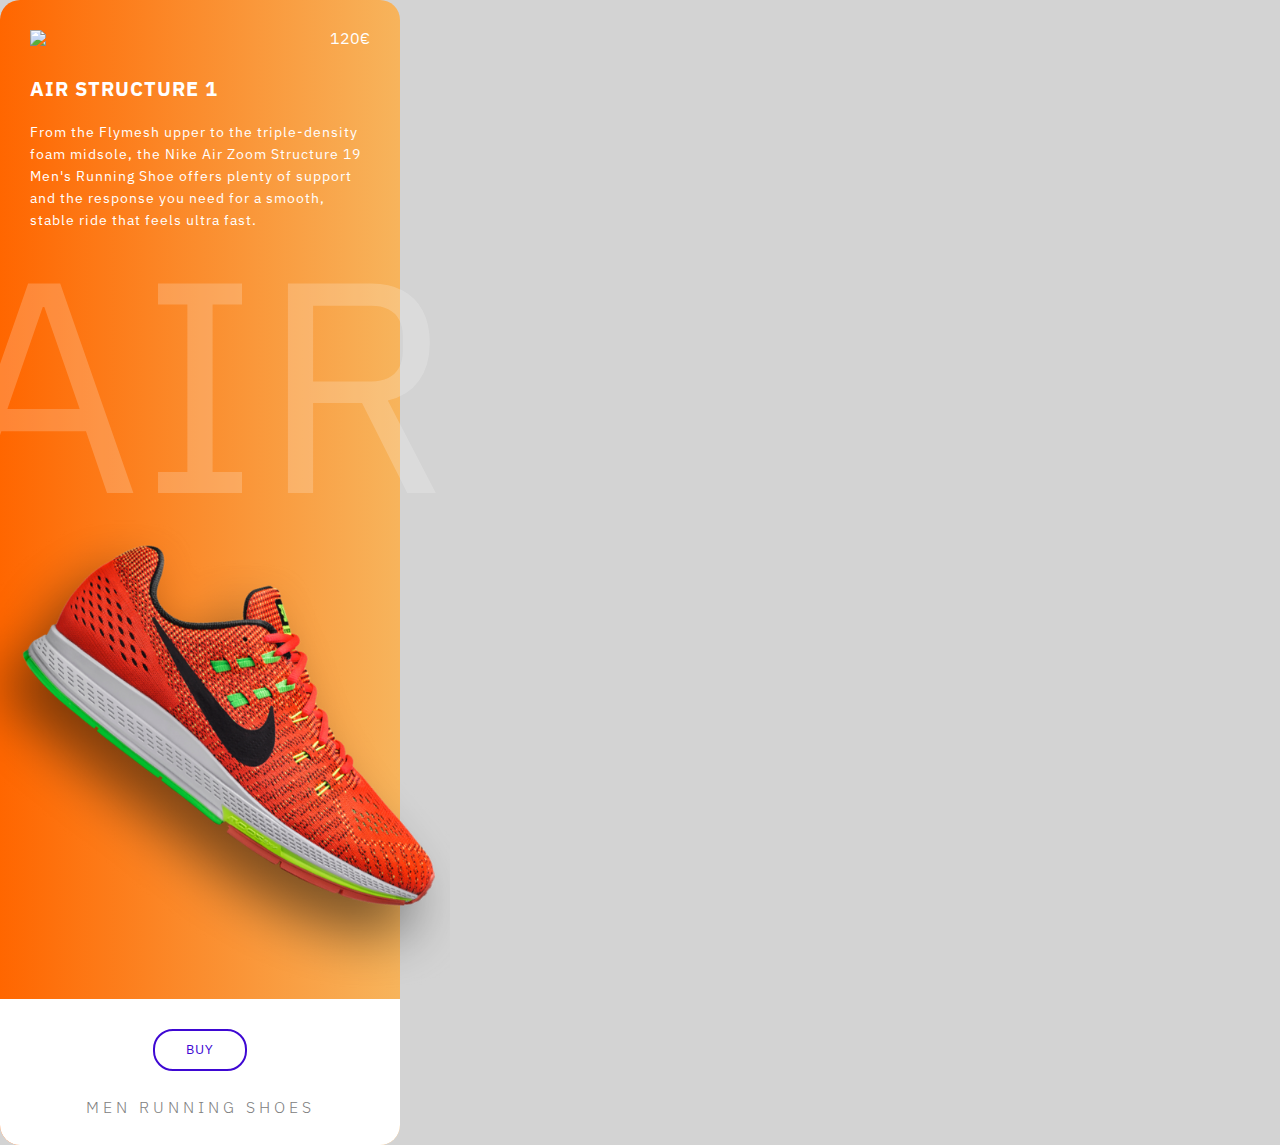
==== 1-2-sports-card/index.html @ f346b587 "first commit" ====
<!DOCTYPE html>
<html lang="en">
  <head>
    <meta charset="UTF-8" />
    <meta http-equiv="X-UA-Compatible" content="IE=edge" />
    <meta name="viewport" content="width=device-width, initial-scale=1.0" />
    <title>Sports Card</title>
    <link rel="stylesheet" href="reset.css" />
    <link rel="stylesheet" href="styles.css" />
  </head>

  <body>
    <div class="card">
      <div class="first_line">
        <img class="nike-logo" src="https://i.ibb.co/q7RKcZk/nike.png" />
        <p>120€</p>
      </div>
      <div class="text">
        <div class="mid-text">
          <h1 class="text-h1">AIR STRUCTURE 1</h1>
          <p class="text-p">
            From the Flymesh upper to the triple-density foam midsole, the Nike
            Air Zoom Structure 19 Men's Running Shoe offers plenty of support
            and the response you need for a smooth, stable ride that feels ultra
            fast.
          </p>
        </div>
      </div>
      <p class="backdrop-text">AIR</p>
      <img class="nike-shoe" src="./assets/nike19.png" alt="" width="500" />
      <div class="bg_botton">
        <button class="buy_btn">BUY</button>
        <p class="category">MEN RUNNING SHOES</p>
      </div>
    </div>
  </body>
</html>
---- 1-2-sports-card/styles.css ----
@import url("https://fonts.googleapis.com/css2?family=IBM+Plex+Sans:ital,wght@0,100;0,300;0,400;1,500&display=swap");

* {
  box-sizing: border-box;
}

html,
body {
  margin: 0;
  padding: 0;
  font-family: "IBM Plex Sans", sans-serif;
  background-color: lightgray;
  justify-content: center;
  width: 400px;
}
.card {
  width: 100%;
  background-image: linear-gradient(
    to right,
    rgb(255, 102, 0),
    rgb(247, 180, 92)
  );
  display: flex;
  flex-direction: column;
  align-items: center;
  justify-content: center;
  border-radius: 20px;
}
.first_line {
  width: 100%;
  padding: 30px;
  display: flex;
  flex-direction: row;
  align-items: center;
  justify-content: space-between;
  color: white;
}
.nike-logo {
  width: 50px;
  height: auto;
}
.text {
  width: 100%;
  display: flex;
  flex-direction: column;
  justify-items: center;
  align-items: center;
  color: white;
  letter-spacing: 1px;
  padding-left: 30px;
  padding-right: 30px;
}
.text-h1 {
  color: white;
  font-size: 20px;
  line-height: 25px;
  font-weight: 800;
  padding-bottom: 20px;
}
.text-p {
  color: white;
  font-size: 14px;
  line-height: 22px;
}
.backdrop-text {
  font-size: 300px;
  color: white;
  opacity: 0.2;
  z-index: 2;
}
.nike-shoe {
  position: relative;
  bottom: 11px;
  z-index: 10;
  height: 70%;
}
.bg_botton {
  background-color: white;
  width: 100%;
  padding-top: 30px;
  padding-bottom: 30px;
  border-bottom-left-radius: 20px;
  border-bottom-right-radius: 20px;
  display: flex;
  flex-direction: column;
  align-items: center;
  gap: 28px;
}
.buy_btn {
  padding: 12px 31px;
  letter-spacing: 1px;
  font-size: 12px;
  border-radius: 20px;
  background: transparent;
  border: 2px solid rgb(62, 8, 211);
  color: rgb(62, 8, 211);
}
.category {
  color: gray;
  font-weight: 300;
  letter-spacing: 4px;
}
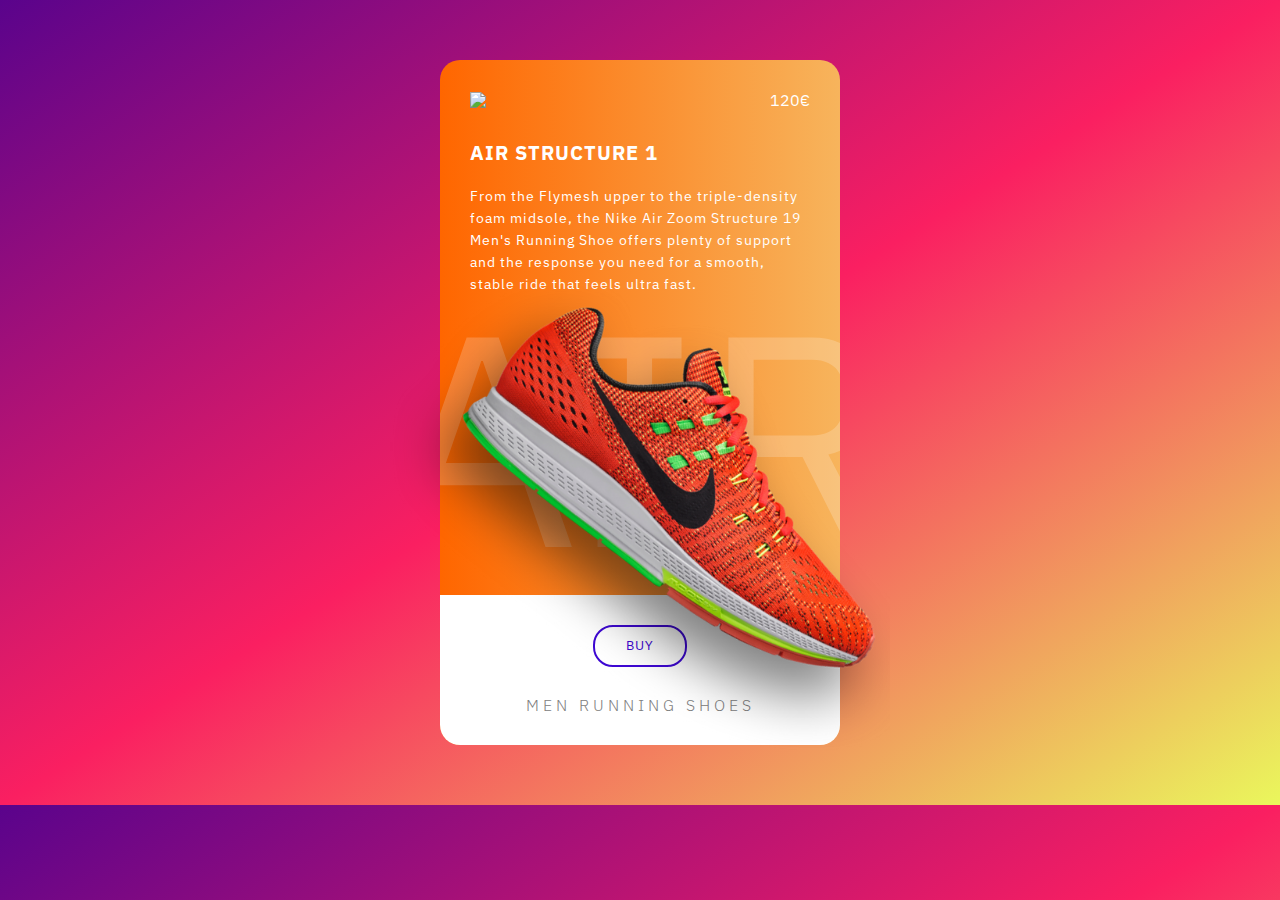
==== commit 9cf58ccf: "alteração css" ====
--- a/1-2-sports-card/index.html
+++ b/1-2-sports-card/index.html
@@ -10,27 +10,30 @@
   </head>
 
   <body>
-    <div class="card">
-      <div class="first_line">
-        <img class="nike-logo" src="https://i.ibb.co/q7RKcZk/nike.png" />
-        <p>120€</p>
-      </div>
-      <div class="text">
-        <div class="mid-text">
-          <h1 class="text-h1">AIR STRUCTURE 1</h1>
-          <p class="text-p">
-            From the Flymesh upper to the triple-density foam midsole, the Nike
-            Air Zoom Structure 19 Men's Running Shoe offers plenty of support
-            and the response you need for a smooth, stable ride that feels ultra
-            fast.
-          </p>
+    <div class="container">
+      <div class="card">
+        <div class="first_line">
+          <img class="nike-logo" src="https://i.ibb.co/q7RKcZk/nike.png" />
+          <p>120€</p>
         </div>
-      </div>
-      <p class="backdrop-text">AIR</p>
-      <img class="nike-shoe" src="./assets/nike19.png" alt="" width="500" />
-      <div class="bg_botton">
-        <button class="buy_btn">BUY</button>
-        <p class="category">MEN RUNNING SHOES</p>
+        <div class="text">
+          <div class="mid-text">
+            <h1 class="text-h1">AIR STRUCTURE 1</h1>
+            <p class="text-p">
+              From the Flymesh upper to the triple-density foam midsole, the
+              Nike Air Zoom Structure 19 Men's Running Shoe offers plenty of
+              support and the response you need for a smooth, stable ride that
+              feels ultra fast.
+            </p>
+          </div>
+          <p class="backdrop-text">AIR</p>
+        </div>
+
+        <img class="nike-shoe" src="./assets/nike19.png" alt="" width="500" />
+        <div class="bg_botton">
+          <button class="buy_btn">BUY</button>
+          <p class="category">MEN RUNNING SHOES</p>
+        </div>
       </div>
     </div>
   </body>
--- a/1-2-sports-card/styles.css
+++ b/1-2-sports-card/styles.css
@@ -9,12 +9,23 @@
   margin: 0;
   padding: 0;
   font-family: "IBM Plex Sans", sans-serif;
-  background-color: lightgray;
+  background-image: linear-gradient(
+    to bottom right,
+    rgb(90 3 140),
+    rgb(250 31 97),
+    rgb(234 247 92)
+  );
+}
+.container {
+  display: flex;
+  flex-direction: column;
   justify-content: center;
-  width: 400px;
+  align-items: center;
+  padding: 60px;
 }
 .card {
-  width: 100%;
+  width: 400px;
+  height: 685px;
   background-image: linear-gradient(
     to right,
     rgb(255, 102, 0),
@@ -49,6 +60,7 @@
   letter-spacing: 1px;
   padding-left: 30px;
   padding-right: 30px;
+  overflow: hidden;
 }
 .text-h1 {
   color: white;
@@ -66,13 +78,13 @@
   font-size: 300px;
   color: white;
   opacity: 0.2;
-  z-index: 2;
+  position: relative;
+  bottom: 56px;
 }
 .nike-shoe {
-  position: relative;
-  bottom: 11px;
-  z-index: 10;
-  height: 70%;
+  position: absolute;
+  top: 282px;
+  z-index: 2;
 }
 .bg_botton {
   background-color: white;
